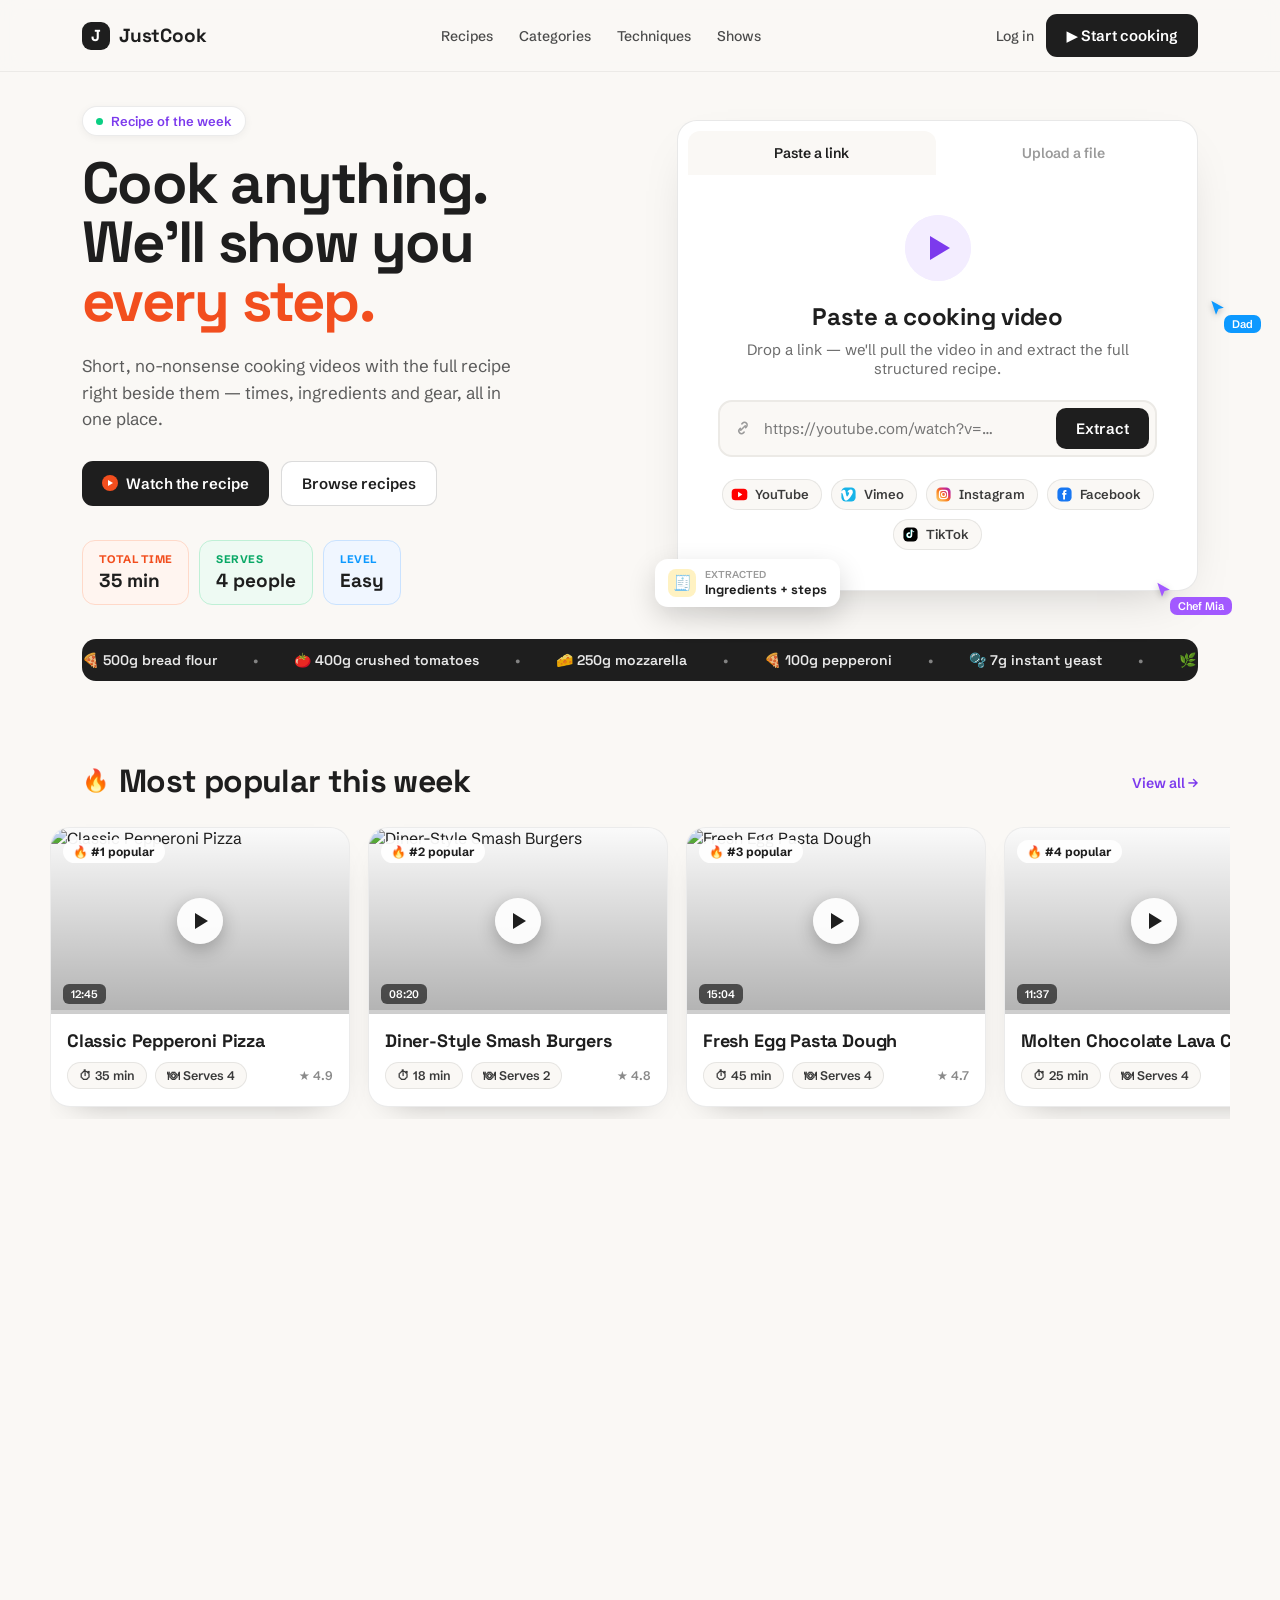
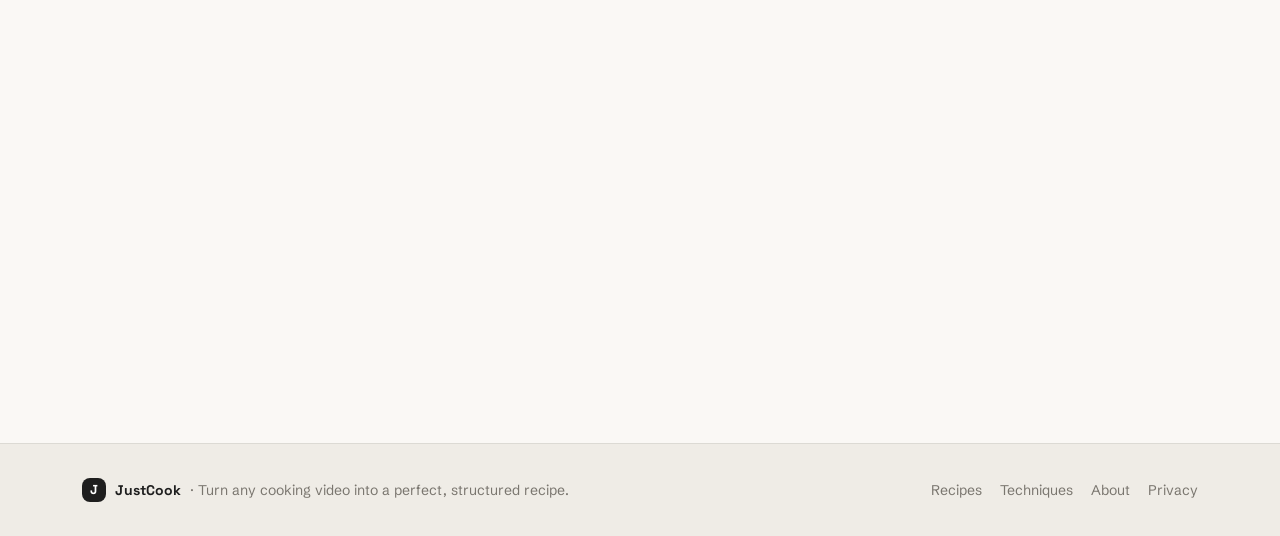
==== web/index.html @ bb66a812 "feat: commit JustCook web UI (adaptive desktop/iOS) + mount SPA at /app - web/ self-contained no-bui" ====
<!DOCTYPE html>
<html lang="en">
<head>
  <meta charset="utf-8">
  <meta name="viewport" content="width=device-width, initial-scale=1, viewport-fit=cover">
  <meta name="theme-color" content="#faf8f5">
  <title>JustCook — Turn any cooking video into a perfect recipe</title>
  <meta name="description" content="JustCook / RecipeReel — paste any cooking video and get one clean, structured recipe: ingredients with quantities, timecoded steps, equipment and cook mode.">
  <link rel="icon" href="data:image/svg+xml,%3Csvg xmlns='http://www.w3.org/2000/svg' viewBox='0 0 32 32'%3E%3Crect width='32' height='32' rx='9' fill='%231e1e1e'/%3E%3Ctext x='16' y='23' font-family='Space Grotesk,Arial,sans-serif' font-size='20' font-weight='700' fill='white' text-anchor='middle'%3EJ%3C/text%3E%3C/svg%3E">
  <link rel="preconnect" href="https://fonts.googleapis.com">
  <link rel="preconnect" href="https://fonts.gstatic.com" crossorigin>
  <link href="https://fonts.googleapis.com/css2?family=Space+Grotesk:wght@400;500;600;700&family=Schibsted+Grotesk:wght@400;500;600;700&display=swap" rel="stylesheet">
  <link rel="stylesheet" href="./assets/app.css">
</head>
<body>
  <div id="app"><!-- rendered by app.js --></div>
  <noscript style="display:block;padding:40px;text-align:center;font-family:system-ui">JustCook needs JavaScript enabled to run.</noscript>
  <script src="./assets/data.js"></script>
  <script src="./assets/app.js"></script>
</body>
</html>
---- web/assets/app.css ----
/* ===================================================================
   JustCook / RecipeReel — front-end styles
   Warm editorial recipe app. Two shells share one design language:
   • .desktop  → web layout (>= 821px)
   • .mobile   → full-bleed iOS-app layout (<= 820px)
   =================================================================== */

:root{
  --bg:#faf8f5;
  --bg-warm:#efece6;
  --bg-warm2:#e9e6e0;
  --dots:#f2f1ee;
  --ink:#1e1e1e;
  --ink-2:#3a3a3a;
  --muted:#5b5b5b;
  --muted-2:#7a766f;
  --faint:#9a968f;
  --line:rgba(0,0,0,.08);
  --card:#fff;

  --orange:#f24e1e;      /* pepperoni / brand accent */
  --amber:#e08422;
  --amber-2:#ff9838;
  --green:#09a866;
  --green-2:#0acf83;
  --blue:#0d99ff;
  --blue-2:#0d78d4;
  --purple:#7c3aed;
  --purple-2:#a259ff;
  --red:#e0341a;

  --r-lg:20px;
  --r-md:16px;
  --r-sm:12px;
  --shadow-card:0 14px 34px -24px rgba(0,0,0,.4);
  --shadow-pop:0 24px 48px -22px rgba(0,0,0,.3);
  --shadow-soft:0 6px 18px -12px rgba(0,0,0,.3);

  --sans:"Schibsted Grotesk",system-ui,-apple-system,sans-serif;
  --head:"Space Grotesk",system-ui,sans-serif;
}

*{box-sizing:border-box}
html,body{margin:0;padding:0}
body{
  background:var(--bg);
  color:var(--ink);
  font-family:var(--sans);
  -webkit-font-smoothing:antialiased;
  text-rendering:optimizeLegibility;
}
img{max-width:100%;display:block}
button{font-family:inherit}
a{color:var(--purple);text-decoration:none}
a:hover{color:#5b21b6}
.jc-h{font-family:var(--head)}
::selection{background:#ffd9c9}

/* thin, warm scrollbars */
::-webkit-scrollbar{height:8px;width:8px}
::-webkit-scrollbar-thumb{background:rgba(0,0,0,.15);border-radius:8px}

/* ---------- keyframes ---------- */
@keyframes riseIn{from{opacity:0;transform:translateY(18px)}to{opacity:1;transform:none}}
@keyframes floaty{0%,100%{transform:translateY(0)}50%{transform:translateY(-11px)}}
@keyframes bob{0%,100%{transform:translateY(0) rotate(-4deg)}50%{transform:translateY(-9px) rotate(4deg)}}
@keyframes pulseRing{0%{transform:scale(.85);opacity:.55}100%{transform:scale(1.9);opacity:0}}
@keyframes drift1{0%,100%{transform:translate(0,0)}50%{transform:translate(26px,-20px)}}
@keyframes drift2{0%,100%{transform:translate(0,0)}50%{transform:translate(-22px,18px)}}
@keyframes marquee{from{transform:translateX(0)}to{transform:translateX(-50%)}}
@keyframes spin{to{transform:rotate(360deg)}}
@keyframes popIn{from{opacity:0;transform:scale(.96)}to{opacity:1;transform:none}}

/* reveal-on-scroll */
[data-reveal]{opacity:0;transform:translateY(26px);transition:opacity .6s ease,transform .6s ease}
[data-reveal].in{opacity:1;transform:none}

@media (prefers-reduced-motion: reduce){
  *{animation:none !important;transition:none !important}
  [data-reveal]{opacity:1;transform:none}
}

/* ===================================================================
   SHARED PRIMITIVES
   =================================================================== */
.btn{display:inline-flex;align-items:center;gap:8px;cursor:pointer;border:0;
  font-size:15px;font-weight:600;padding:12px 20px;border-radius:11px;transition:transform .15s,box-shadow .15s,background .15s}
.btn:active{transform:translateY(1px)}
.btn-dark{background:var(--ink);color:#fff}
.btn-dark:hover{background:#000}
.btn-ghost{background:#fff;color:var(--ink);border:1px solid rgba(0,0,0,.14)}
.btn-ghost:hover{border-color:rgba(0,0,0,.28)}

.pill{display:inline-flex;align-items:center;gap:8px;padding:6px 13px;border-radius:999px;
  background:#fff;border:1px solid var(--line);box-shadow:0 2px 8px rgba(0,0,0,.05);
  font-size:13px;font-weight:600}
.dot{width:7px;height:7px;border-radius:50%;background:var(--green-2)}

.chip{display:inline-flex;align-items:center;gap:6px;font-size:12.5px;font-weight:600;color:var(--ink-2);
  background:var(--bg);border:1px solid var(--line);padding:5px 11px;border-radius:999px;white-space:nowrap}

.badge-easy{color:var(--green);background:#e9f9f1}
.badge-medium{color:var(--amber);background:#fff2e2}
.badge-hard{color:var(--red);background:#ffecea}
.badge{display:inline-flex;align-items:center;font-size:12px;font-weight:700;padding:4px 10px;border-radius:999px}

.play-btn{position:relative;border-radius:50%;background:#fff;display:flex;align-items:center;justify-content:center;
  box-shadow:0 8px 24px rgba(0,0,0,.25)}
.play-tri{width:0;height:0;border-style:solid;border-width:8px 0 8px 14px;border-color:transparent transparent transparent var(--ink);margin-left:3px}
.ring{position:absolute;inset:0;border-radius:50%;background:#fff;animation:pulseRing 2.2s ease-out infinite}

.marquee{background:var(--ink);border-radius:14px;overflow:hidden;padding:12px 0}
.marquee-track{display:flex;gap:36px;width:max-content;animation:marquee 26s linear infinite;
  font-family:var(--head);font-weight:600;font-size:14px;color:#fff;white-space:nowrap}
.marquee-track span{opacity:.9}
.marquee-track .sep{opacity:.45}

/* video poster overlays */
.poster{position:relative;overflow:hidden}
.poster img{width:100%;height:100%;object-fit:cover}
.poster .scrim{position:absolute;inset:0;background:linear-gradient(180deg,rgba(0,0,0,.04),rgba(0,0,0,.3));pointer-events:none}
.poster .dur{position:absolute;top:12px;right:12px;background:rgba(0,0,0,.62);color:#fff;font-size:11px;font-weight:600;padding:4px 9px;border-radius:7px;pointer-events:none}

/* ===================================================================
   DESKTOP SHELL
   =================================================================== */
.desktop{display:block}
.desktop .wrap{max-width:1180px;margin:0 auto;padding:0 clamp(16px,4vw,32px)}

.site-header{position:sticky;top:0;z-index:60;background:rgba(250,248,245,.85);backdrop-filter:blur(10px);border-bottom:1px solid rgba(0,0,0,.06)}
.site-header .bar{max-width:1180px;margin:0 auto;padding:14px clamp(16px,4vw,32px);display:flex;align-items:center;justify-content:space-between;gap:16px}
.brand{display:flex;align-items:center;gap:9px;color:inherit;cursor:pointer}
.brand .mark{width:28px;height:28px;border-radius:9px;background:var(--ink);display:flex;align-items:center;justify-content:center;color:#fff;font:700 16px/1 var(--head)}
.brand .name{font-family:var(--head);font-weight:700;font-size:19px;letter-spacing:-.01em}
.nav{display:flex;align-items:center;gap:26px;font-size:14px;font-weight:500;color:#4a4a4a}
.nav a{color:#4a4a4a;cursor:pointer}
.nav a:hover,.nav a.active{color:var(--ink);font-weight:600}
.header-cta{display:flex;align-items:center;gap:12px}
.header-cta .login{font-size:14px;font-weight:500;color:#4a4a4a;cursor:pointer}

@media(max-width:960px){ .nav{display:none} }

/* ---- HOME hero ---- */
.hero{position:relative;padding:34px 0 8px}
.hero-grid{display:grid;grid-template-columns:1.05fr 1fr;gap:48px;align-items:center}
.hero h1{margin:18px 0 0;font-family:var(--head);font-size:clamp(40px,5.4vw,58px);line-height:1.02;letter-spacing:-.03em;font-weight:700}
.hero h1 .accent{color:var(--orange)}
.hero .lede{margin:22px 0 0;font-size:17px;line-height:1.55;color:var(--muted);max-width:440px}
.hero-actions{display:flex;gap:12px;margin-top:28px;flex-wrap:wrap}
.hero-stats{display:flex;gap:10px;margin-top:34px;flex-wrap:wrap}
.stat-chip{display:flex;flex-direction:column;gap:2px;padding:11px 16px;border-radius:13px}
.stat-chip .k{font-size:11px;font-weight:700;text-transform:uppercase;letter-spacing:.04em}
.stat-chip .v{font-family:var(--head);font-size:19px;font-weight:700;color:var(--ink)}
.sc-orange{background:#fff5f0;border:1px solid #ffd9c9}.sc-orange .k{color:var(--orange)}
.sc-green{background:#eefaf3;border:1px solid #bff0d6}.sc-green .k{color:var(--green)}
.sc-blue{background:#f0f6ff;border:1px solid #c9e2ff}.sc-blue .k{color:var(--blue)}

.hero-video{position:relative;animation:riseIn .7s .24s both}
.hero-video .frame{position:relative;border-radius:var(--r-lg);overflow:hidden;box-shadow:0 30px 60px -20px rgba(124,58,237,.35);aspect-ratio:4/3;cursor:pointer}
.hero-video .frame img{width:100%;height:100%;object-fit:cover}
.hero-video .center-play{position:absolute;top:50%;left:50%;transform:translate(-50%,-50%);width:72px;height:72px}
.hero-video .center-play .play-btn{width:72px;height:72px}
.hero-video .center-play .play-tri{border-width:12px 0 12px 20px;margin-left:5px}
.hero-video .caption{position:absolute;left:16px;bottom:14px;pointer-events:none}
.hero-video .caption .ep{font-size:12px;font-weight:600;color:rgba(255,255,255,.85)}
.hero-video .caption .t{font-family:var(--head);font-size:22px;font-weight:700;color:#fff;letter-spacing:-.01em}
.sticker{position:absolute;background:#fff;border-radius:13px;padding:9px 13px;box-shadow:0 10px 28px rgba(0,0,0,.16);display:flex;align-items:center;gap:9px;animation:bob 4.5s ease-in-out infinite;z-index:3}
.sticker .tile{width:28px;height:28px;border-radius:8px;background:#fff2c2;display:flex;align-items:center;justify-content:center;font-size:15px}
.sticker .k{font-size:10px;color:#9a9a9a;font-weight:600}
.sticker .v{font-family:var(--head);font-size:13px;font-weight:700;color:var(--ink)}
.cursor{position:absolute;z-index:4}
.cursor span{position:absolute;left:16px;top:16px;color:#fff;font-size:11px;font-weight:600;padding:2px 8px;border-radius:7px;white-space:nowrap}

@media(max-width:860px){
  .hero-grid{grid-template-columns:1fr;gap:28px}
  .hero-video{order:-1}
}

/* section heading */
.sec{margin-top:clamp(48px,7vw,72px)}
.sec-head{display:flex;align-items:baseline;justify-content:space-between;gap:16px;flex-wrap:wrap;margin-bottom:22px}
.sec-head h2{margin:0;font-family:var(--head);font-size:clamp(24px,3.4vw,32px);font-weight:700;letter-spacing:-.02em}
.sec-head p{margin:6px 0 0;font-size:15px;color:var(--muted)}
.link-more{font-size:14px;font-weight:600;color:var(--purple);cursor:pointer}

/* recipe card grid */
.grid{display:grid;grid-template-columns:repeat(auto-fill,minmax(266px,1fr));gap:22px}
.recipe-card{background:#fff;border:1px solid var(--line);border-radius:var(--r-lg);overflow:hidden;box-shadow:var(--shadow-card);transition:transform .2s,box-shadow .2s;cursor:pointer}
.recipe-card:hover{transform:translateY(-6px);box-shadow:var(--shadow-pop)}
.recipe-card .thumb{position:relative;aspect-ratio:16/10;overflow:hidden}
.recipe-card .thumb img{width:100%;height:100%;object-fit:cover;transition:transform .5s ease}
.recipe-card .body{padding:15px 16px 17px}
.recipe-card .cuisine{font-size:12px;font-weight:600;color:var(--purple-2);margin-bottom:4px}
.recipe-card h3{margin:0 0 10px;font-family:var(--head);font-size:18px;font-weight:700;letter-spacing:-.01em}
.card-meta{display:flex;align-items:center;gap:8px;flex-wrap:wrap}
.card-meta .rating{font-size:12.5px;font-weight:600;color:#8a8a8a;margin-left:auto}
.thumb .badge-wrap{position:absolute;top:12px;left:12px;pointer-events:none}
.thumb .preview-pill{position:absolute;top:12px;right:12px;display:flex;align-items:center;gap:5px;background:rgba(124,58,237,.94);color:#fff;font-size:11px;font-weight:700;font-family:var(--head);padding:4px 9px;border-radius:999px;opacity:0;transition:opacity .25s;pointer-events:none}
.thumb .center-play{position:absolute;top:50%;left:50%;transform:translate(-50%,-50%);width:46px;height:46px;border-radius:50%;background:rgba(255,255,255,.92);display:flex;align-items:center;justify-content:center;box-shadow:0 6px 18px rgba(0,0,0,.25);pointer-events:none;transition:opacity .25s}
.thumb .center-play .play-tri{border-width:8px 0 8px 13px}
.thumb .progress{position:absolute;left:0;right:0;bottom:0;height:4px;background:rgba(255,255,255,.35);pointer-events:none}
.thumb .progress .bar{height:100%;width:0;background:var(--orange)}
.recipe-card.previewing .thumb img{transform:scale(1.12);transition:transform 4s ease}
.recipe-card.previewing .center-play{opacity:0}
.recipe-card.previewing .preview-pill{opacity:1}
.recipe-card.previewing .progress .bar{width:100%;transition:width 4s linear}

/* horizontal rail */
.rail{display:flex;gap:18px;overflow:auto;margin:0 calc(-1*clamp(16px,4vw,32px));padding:4px clamp(16px,4vw,32px) 12px;scroll-snap-type:x mandatory}
.rail .recipe-card{flex:none;width:300px;scroll-snap-align:start}

/* ---- LIBRARY search ---- */
.search-box{display:flex;gap:10px;max-width:620px;margin:24px 0 0;background:#fff;border:2px solid #eceae6;border-radius:16px;padding:8px 8px 8px 16px;align-items:center;box-shadow:0 8px 26px -18px rgba(0,0,0,.35)}
.search-box input{flex:1;border:0;background:transparent;outline:none;font-size:16px;color:var(--ink);min-width:0;font-family:var(--sans)}
.search-box .clear{border:0;background:#f2f0ec;color:var(--muted-2);width:34px;height:34px;border-radius:10px;cursor:pointer;font-size:16px}
.suggests{display:flex;flex-wrap:wrap;gap:8px;margin-top:12px}
.suggests button{border:0;cursor:pointer;font-size:13px;font-weight:600;color:var(--muted);background:#fff;border:1px solid var(--line);padding:7px 13px;border-radius:999px}
.suggests button:hover{border-color:rgba(0,0,0,.2)}

.filter-tabs{display:flex;gap:4px;background:#efece7;border-radius:14px;padding:4px}
.filter-tabs button{display:inline-flex;align-items:center;gap:7px;border:0;cursor:pointer;font-size:14px;font-weight:600;padding:9px 15px;border-radius:10px;background:transparent;color:#8a8681}
.filter-tabs button.active{background:#fff;color:var(--ink);box-shadow:0 2px 8px rgba(0,0,0,.1)}
.filter-tabs .fdot{width:8px;height:8px;border-radius:50%;display:inline-block}
.filter-tabs .fcount{font-size:12px;font-weight:700;color:#c2beb7}
.filter-tabs button.active .fcount{color:#b0aca5}

.empty{text-align:center;padding:70px 20px;background:#fff;border:1px dashed rgba(0,0,0,.14);border-radius:var(--r-lg)}
.empty h3{margin:14px 0 4px;font-family:var(--head);font-size:22px;font-weight:700}
.empty p{margin:0 0 18px;font-size:15px;color:var(--muted-2)}

/* ===================================================================
   RECIPE DETAIL (desktop)
   =================================================================== */
.detail-hero{text-align:center;max-width:760px;margin:0 auto;padding-top:clamp(28px,5vw,44px);animation:riseIn .6s both}
.detail-hero h1{margin:18px 0 0;font-family:var(--head);font-size:clamp(34px,6vw,58px);line-height:1;letter-spacing:-.03em;font-weight:700}
.detail-hero h1 .accent{color:var(--orange)}
.detail-hero .lede{margin:16px auto 0;font-size:clamp(15px,2vw,17px);line-height:1.55;color:var(--muted);max-width:560px}

.video-zone{position:relative;margin:clamp(24px,4vw,34px) auto 0;max-width:900px;width:100%;animation:riseIn .7s .1s both}
.video-frame{position:relative;border-radius:var(--r-lg);overflow:hidden;box-shadow:0 30px 60px -22px rgba(0,0,0,.3);background:#000;aspect-ratio:16/9}
.video-frame iframe{width:100%;height:100%;border:0;display:block}
.video-frame .change{position:absolute;top:14px;right:14px;background:rgba(0,0,0,.7);color:#fff;border:0;font:600 13px var(--sans);padding:8px 14px;border-radius:9px;cursor:pointer;display:flex;align-items:center;gap:7px}
.video-frame .change .dot{width:6px;height:6px}

.loader-card{border-radius:var(--r-lg);background:#fff;border:1px solid rgba(0,0,0,.09);box-shadow:0 20px 50px -26px rgba(0,0,0,.25);overflow:hidden}
.loader-tabs{display:flex;gap:4px;padding:10px 10px 0}
.loader-tabs button{flex:1;text-align:center;border:0;cursor:pointer;font-size:14px;font-weight:600;padding:13px 10px;border-radius:12px 12px 0 0;background:transparent;color:#9a9a9a}
.loader-tabs button.active{background:var(--bg);color:var(--ink)}
.loader-body{padding:clamp(24px,4vw,40px) clamp(18px,4vw,40px) 40px;text-align:center}
.loader-body .icon{position:relative;width:66px;height:66px;margin:0 auto 20px}
.loader-body .icon .disc{position:absolute;inset:0;border-radius:50%;background:#f3edff;display:flex;align-items:center;justify-content:center}
.loader-body .icon .disc .play-tri{border-width:12px 0 12px 20px;border-color:transparent transparent transparent var(--purple);margin-left:5px}
.loader-body .icon .ring{background:#f3edff;animation:pulseRing 2.4s ease-out infinite}
.loader-body h3{margin:0;font-family:var(--head);font-size:clamp(20px,3vw,24px);font-weight:700;letter-spacing:-.01em}
.loader-body p{margin:8px auto 22px;font-size:15px;color:#6b6b6b;max-width:440px}
.url-input{display:flex;gap:10px;max-width:560px;margin:0 auto;background:var(--bg);border:2px solid #eceae6;border-radius:14px;padding:6px 6px 6px 14px;align-items:center}
.url-input input{flex:1;border:0;background:transparent;outline:none;font-size:15px;color:var(--ink);min-width:0;font-family:var(--sans)}
.url-input button{flex:none;background:var(--ink);color:#fff;border:0;font:600 15px var(--sans);padding:11px 20px;border-radius:10px;cursor:pointer}
.url-err{margin:14px auto 0;max-width:560px;font-size:14px;color:var(--red);background:#fff2f0;border:1px solid #ffd4cc;border-radius:10px;padding:10px 14px}
.platform-row{display:flex;flex-wrap:wrap;gap:9px;justify-content:center;margin-top:22px}
.platform-chip{display:inline-flex;align-items:center;gap:7px;font-size:13px;font-weight:600;color:var(--ink-2);background:var(--bg);border:1px solid var(--line);padding:6px 12px 6px 8px;border-radius:999px}

/* progress (live extraction) */
.extract{padding:34px clamp(18px,4vw,40px) 40px;text-align:center}
.extract .prog{max-width:520px;margin:18px auto 0}
.extract .track{height:10px;border-radius:999px;background:#efece7;overflow:hidden}
.extract .track .fill{height:100%;width:0;background:linear-gradient(90deg,var(--orange),var(--purple-2));border-radius:999px;transition:width .5s ease}
.extract .stage{margin-top:12px;font-size:14px;font-weight:600;color:var(--muted)}
.extract .spinner{width:46px;height:46px;border-radius:50%;border:4px solid #eee;border-top-color:var(--purple);animation:spin .9s linear infinite;margin:0 auto 6px}

/* floating decor on video zone */
.decor-ready{position:absolute;top:-18px;left:-28px;background:var(--green-2);color:#fff;border-radius:14px;padding:9px 13px;box-shadow:0 10px 24px rgba(10,207,131,.35);animation:bob 5s ease-in-out infinite;pointer-events:none;text-align:left;z-index:5}
.decor-ready .k{font-size:10px;font-weight:600;opacity:.85}
.decor-ready .v{font-family:var(--head);font-size:17px;font-weight:700}

.detail-bar{margin:26px auto 0;max-width:900px;display:grid;grid-template-columns:repeat(auto-fit,minmax(128px,1fr));gap:12px;animation:riseIn .6s .18s both}
.stat{border-radius:var(--r-md);padding:16px}
.stat .k{font-size:11px;font-weight:700;letter-spacing:.05em;margin-bottom:5px}
.stat .v{font-family:var(--head);font-size:26px;font-weight:700;line-height:1}
.stat .u{font-size:14px;font-weight:600;margin-left:3px}
.stat.prep{background:#fff5f0;border:1px solid #ffd9c9}.stat.prep .k{color:var(--orange)}.stat.prep .u{color:#9a7a6a}
.stat.cook{background:#fff6ec;border:1px solid #ffe1bf}.stat.cook .k{color:var(--amber)}.stat.cook .u{color:#a08a6a}
.stat.total{background:#eefaf3;border:1px solid #bff0d6}.stat.total .k{color:var(--green)}.stat.total .u{color:#6a9a80}
.stat.serves{background:#f0f6ff;border:1px solid #c9e2ff}.stat.serves .k{color:var(--blue-2)}.stat.serves .u{color:#6a86a8}
.stat.level{background:#f6f0ff;border:1px solid #ddc9ff}.stat.level .k{color:var(--purple)}

.cook-layout{display:flex;flex-wrap:wrap;gap:clamp(24px,4vw,40px);margin-top:clamp(40px,6vw,56px);align-items:flex-start}
.ingredients{flex:1 1 320px;background:#fff;border:1px solid var(--line);border-radius:var(--r-lg);padding:26px;box-shadow:0 16px 40px -24px rgba(0,0,0,.2)}
@media(min-width:840px){ .ingredients{position:sticky;top:88px} }
.ing-head{display:flex;align-items:baseline;justify-content:space-between;gap:10px;margin-bottom:6px;flex-wrap:wrap}
.ing-head h2{margin:0;font-family:var(--head);font-size:28px;font-weight:700;letter-spacing:-.02em}
.ing-count{font-size:13px;font-weight:600;color:var(--purple);background:#f3edff;padding:4px 10px;border-radius:999px}
.ing-sub{margin:0 0 16px;font-size:13px;color:#9a9a9a}
.ing-group{margin-bottom:16px}
.ing-group .g-title{display:flex;align-items:center;gap:8px;margin-bottom:4px}
.ing-group .g-title .sq{width:9px;height:9px;border-radius:3px}
.ing-group .g-title .lbl{font-family:var(--head);font-size:13px;font-weight:700;text-transform:uppercase;letter-spacing:.06em}
.ing-row{display:flex;align-items:center;gap:12px;padding:8px;border-radius:12px;cursor:pointer;transition:background .12s}
.ing-row:hover{background:#faf8f5}
.ing-row .tile{flex:none;width:38px;height:38px;border-radius:11px;display:flex;align-items:center;justify-content:center;font-size:19px;transition:filter .15s}
.ing-row .txt{flex:1;min-width:0}
.ing-row .amt{font-family:var(--head);font-weight:700;font-size:15.5px;color:var(--ink)}
.ing-row .nm{font-size:15px;color:var(--muted)}
.ing-row .box{flex:none;width:23px;height:23px;border-radius:7px;border:2px solid rgba(0,0,0,.18);background:#fff;display:flex;align-items:center;justify-content:center;color:#fff;font-size:13px;font-weight:700;transition:all .15s}
.ing-row.done .tile{filter:grayscale(1) opacity(.5)}
.ing-row.done .amt,.ing-row.done .nm{color:#bcbcbc;text-decoration:line-through}

.method{flex:2 1 440px;min-width:0}
.method-head{display:flex;align-items:baseline;justify-content:space-between;gap:10px;margin-bottom:6px;flex-wrap:wrap}
.method-head h2{margin:0;font-family:var(--head);font-size:28px;font-weight:700;letter-spacing:-.02em}
.method-count{font-size:13px;font-weight:600;color:var(--green-2);background:#eefaf3;padding:4px 10px;border-radius:999px}
.method-sub{margin:0 0 18px;font-size:13px;color:#9a9a9a}
.steps{display:flex;flex-direction:column;gap:14px}
.step{display:flex;gap:14px;align-items:stretch;padding:16px;border-radius:var(--r-md);cursor:pointer;background:#fff;border:1px solid var(--line);box-shadow:0 10px 30px -22px rgba(0,0,0,.3);transition:border-color .15s,opacity .15s}
.step .photo{flex:none;width:120px;border-radius:12px;overflow:hidden;background:#f2f0ec}
.step .photo img{width:100%;height:100%;object-fit:cover}
.step .sbody{flex:1;min-width:0}
.step .srow{display:flex;align-items:center;gap:9px;flex-wrap:wrap}
.step .num{flex:none;width:30px;height:30px;border-radius:10px;color:#fff;display:flex;align-items:center;justify-content:center;font-family:var(--head);font-weight:700;font-size:15px}
.step h3{margin:0;font-family:var(--head);font-size:18px;font-weight:700;letter-spacing:-.01em}
.step .tc{display:inline-flex;align-items:center;gap:4px;border:0;cursor:pointer;font-family:var(--head);font-size:12px;font-weight:700;padding:3px 9px;border-radius:999px;color:var(--purple);background:#f3edff}
.step .tc.live{color:#fff;background:var(--purple)}
.step .dur{font-size:12px;font-weight:600;color:#8a8a8a;background:var(--bg);border:1px solid rgba(0,0,0,.07);padding:3px 9px;border-radius:999px}
.step .desc{margin:6px 0 0;font-size:14.5px;line-height:1.55;color:var(--muted)}
.step.done{opacity:.72;border-color:rgba(9,168,102,.35)}
.step.done .num{background:var(--green)!important}
.step.done h3{text-decoration:line-through;color:#8a8a8a}
.step.done .desc{color:#a8a8a8}
@media(max-width:640px){ .step{flex-direction:column} .step .photo{width:100%;height:180px} }

.equipment{margin-top:34px;background:var(--ink);border-radius:var(--r-lg);padding:26px 28px}
.equipment .eh{display:flex;align-items:center;gap:9px;margin-bottom:16px}
.equipment h2{margin:0;font-family:var(--head);font-size:22px;font-weight:700;color:#fff;letter-spacing:-.01em}
.equipment .tags{display:flex;flex-wrap:wrap;gap:10px}
.equipment .tags span{font-size:14px;font-weight:600;color:#fff;background:rgba(255,255,255,.1);border:1px solid rgba(255,255,255,.14);padding:9px 15px;border-radius:11px}

/* features + provenance */
.features{margin-top:clamp(56px,8vw,80px);border-radius:28px;padding:clamp(32px,5vw,56px) clamp(20px,4vw,44px);
  background-color:var(--dots);background-image:radial-gradient(rgba(0,0,0,.07) 1.1px,transparent 1.1px);background-size:20px 20px}
.features .intro{text-align:center;max-width:640px;margin:0 auto 40px}
.features .intro .kicker{display:inline-flex;align-items:center;gap:8px;padding:6px 13px;border-radius:999px;background:#fff;border:1px solid var(--line);font-size:12px;font-weight:700;letter-spacing:.05em;color:var(--blue)}
.features .intro h2{margin:16px 0 0;font-family:var(--head);font-size:clamp(28px,5vw,40px);line-height:1.05;letter-spacing:-.02em;font-weight:700}
.features .intro p{margin:14px auto 0;font-size:16px;line-height:1.55;color:var(--muted);max-width:500px}
.feature-grid{display:grid;grid-template-columns:repeat(3,1fr);gap:20px}
@media(max-width:900px){ .feature-grid{grid-template-columns:repeat(2,1fr)} }
@media(max-width:560px){ .feature-grid{grid-template-columns:1fr} }
.feature{background:#fff;border:1px solid var(--line);border-radius:18px;padding:24px;box-shadow:0 12px 32px -26px rgba(0,0,0,.4);transition:transform .2s,box-shadow .2s}
.feature:hover{transform:translateY(-6px);box-shadow:0 22px 46px -22px rgba(0,0,0,.28)}
.feature .fi{width:46px;height:46px;border-radius:13px;display:flex;align-items:center;justify-content:center;margin-bottom:14px}
.feature .fi svg{width:24px;height:24px;display:block}
.feature h3{margin:0 0 6px;font-family:var(--head);font-size:18px;font-weight:700;letter-spacing:-.01em}
.feature p{margin:0;font-size:14.5px;line-height:1.55;color:var(--muted)}
.feature .logos{display:flex;gap:7px;margin-top:14px}

/* AMD / provenance strip */
.amd-strip{margin-top:22px;display:flex;flex-wrap:wrap;gap:10px;align-items:center;justify-content:center;
  background:#fff;border:1px solid var(--line);border-radius:16px;padding:14px 18px;font-size:13px;color:var(--muted-2)}
.amd-strip b{color:var(--ink)}
.amd-strip .tag{font-size:12px;font-weight:700;background:#111;color:#fff;padding:4px 9px;border-radius:7px}
.amd-strip .tag.red{background:#ED1C24}

.footer-cta{margin-top:clamp(48px,7vw,64px);text-align:center;background:linear-gradient(120% 100% at 50% 0%,#f3edff,#faf8f5 70%);border:1px solid rgba(0,0,0,.06);border-radius:24px;padding:clamp(36px,5vw,48px) 32px}
.footer-cta h2{margin:0;font-family:var(--head);font-size:clamp(26px,4vw,34px);font-weight:700;letter-spacing:-.02em}
.footer-cta p{margin:12px auto 24px;font-size:16px;color:var(--muted);max-width:440px}

.site-footer{margin-top:64px;border-top:1px solid var(--line);background:var(--bg-warm)}
.site-footer .inner{max-width:1180px;margin:0 auto;padding:34px clamp(16px,4vw,32px);display:flex;flex-wrap:wrap;gap:20px;align-items:center;justify-content:space-between;color:var(--muted-2);font-size:14px}

/* ===================================================================
   MOBILE SHELL (iOS-app feel, full-bleed)
   =================================================================== */
.mobile{display:none}
body.is-mobile{background:#e6e2db}
body.is-mobile .mobile{display:block}
body.is-mobile .desktop{display:none}

/* full-bleed on real phones; a centered phone-width column on wider "mobile web" */
.mobile{position:relative;min-height:100vh;background:var(--bg);max-width:480px;margin:0 auto;
  box-shadow:0 0 0 1px rgba(0,0,0,.05),0 30px 90px -30px rgba(0,0,0,.28)}
.m-app{min-height:100vh;display:flex;flex-direction:column;padding-bottom:calc(78px + env(safe-area-inset-bottom,0px))}
.m-status{height:env(safe-area-inset-top,0px)}
.m-screen{flex:1;animation:popIn .28s ease both}
.m-pad{padding:16px 18px 8px}
.m-safetop{padding-top:calc(18px + env(safe-area-inset-top,0px))}

.m-greeting{font-size:14px;color:var(--faint);font-weight:500}
.m-h1{margin:2px 0 16px;font-family:var(--head);font-size:28px;font-weight:700;letter-spacing:-.02em}
.m-search{display:flex;align-items:center;gap:10px;background:#fff;border:1px solid var(--line);border-radius:14px;padding:12px 14px;box-shadow:var(--shadow-soft)}
.m-search input{flex:1;border:0;background:transparent;outline:none;font-size:15px;color:var(--ink);font-family:var(--sans);min-width:0}
.m-search .ph{font-size:15px;color:#a8a49d}
.m-chips{display:flex;gap:8px;overflow:auto;margin:16px -18px 0;padding:0 18px 2px}
.m-chip{flex:none;font-size:13px;font-weight:600;color:var(--ink-2);background:#fff;border:1px solid var(--line);padding:8px 14px;border-radius:999px;white-space:nowrap;cursor:pointer}
.m-chip.active{color:#fff;background:var(--ink);border-color:var(--ink)}
.m-kicker{margin:22px 0 10px;font-family:var(--head);font-size:13px;font-weight:700;text-transform:uppercase;letter-spacing:.06em;color:var(--faint)}
.m-kicker.hot{color:var(--orange)}

.m-feature{position:relative;border-radius:var(--r-lg);overflow:hidden;box-shadow:0 18px 40px -20px rgba(0,0,0,.4);aspect-ratio:5/4;cursor:pointer}
.m-feature img{width:100%;height:100%;object-fit:cover}
.m-feature .scrim{position:absolute;inset:0;background:linear-gradient(180deg,rgba(0,0,0,.05),rgba(0,0,0,.55));pointer-events:none}
.m-feature .center-play{position:absolute;top:50%;left:50%;transform:translate(-50%,-50%);width:54px;height:54px;border-radius:50%;background:rgba(255,255,255,.92);display:flex;align-items:center;justify-content:center;box-shadow:0 6px 18px rgba(0,0,0,.3)}
.m-feature .center-play .play-tri{border-width:10px 0 10px 16px}
.m-feature .cap{position:absolute;left:16px;right:16px;bottom:14px;pointer-events:none}
.m-feature .cap .t{font-family:var(--head);font-size:22px;font-weight:700;color:#fff;letter-spacing:-.01em;line-height:1.1}
.m-feature .cap .tags{display:flex;gap:7px;margin-top:8px}
.m-feature .cap .tags span{font-size:11px;font-weight:600;color:#fff;background:rgba(255,255,255,.2);backdrop-filter:blur(6px);padding:4px 9px;border-radius:999px}

.m-list{display:flex;flex-direction:column;gap:12px}
.m-item{display:flex;align-items:center;gap:12px;background:#fff;border:1px solid rgba(0,0,0,.07);border-radius:var(--r-md);padding:10px;cursor:pointer}
.m-item .thumb{flex:none;width:62px;height:62px;border-radius:12px;overflow:hidden}
.m-item .thumb img{width:100%;height:100%;object-fit:cover}
.m-item .emoji-thumb{flex:none;width:62px;height:62px;border-radius:12px;background:#f4edff;display:flex;align-items:center;justify-content:center;font-size:28px}
.m-item .info{flex:1;min-width:0}
.m-item .info .t{font-family:var(--head);font-size:16px;font-weight:700;letter-spacing:-.01em}
.m-item .info .s{font-size:13px;color:var(--faint);margin-top:3px}

/* mobile recipe detail */
.m-rhero{position:relative;aspect-ratio:1/1}
.m-rhero img{width:100%;height:100%;object-fit:cover}
.m-rhero .scrim{position:absolute;inset:0;background:linear-gradient(180deg,rgba(0,0,0,.28),rgba(0,0,0,0) 34%,rgba(0,0,0,.15));pointer-events:none}
.m-round{position:absolute;width:38px;height:38px;border-radius:50%;background:rgba(255,255,255,.9);backdrop-filter:blur(6px);display:flex;align-items:center;justify-content:center;cursor:pointer}
.m-rhero .center-play{position:absolute;top:50%;left:50%;transform:translate(-50%,-50%);width:60px;height:60px}
.m-rhero .center-play .play-btn{width:60px;height:60px}
.m-rhero .center-play .play-tri{border-width:11px 0 11px 18px;margin-left:5px}
.m-eyebrow{display:inline-flex;align-items:center;gap:6px;font-size:12px;font-weight:600;color:var(--orange);background:#fff1ec;padding:4px 10px;border-radius:999px}
.m-rtitle{margin:12px 0 6px;font-family:var(--head);font-size:26px;font-weight:700;letter-spacing:-.02em;line-height:1.05}
.m-rmeta{font-size:14px;color:var(--faint)}
.m-statgrid{display:grid;grid-template-columns:repeat(4,1fr);gap:8px;margin-top:16px}
.m-stat{border-radius:13px;padding:10px 8px;text-align:center}
.m-stat .k{font-size:10px;font-weight:700}
.m-stat .v{font-family:var(--head);font-size:16px;font-weight:700}
.m-stat.prep{background:#fff5f0;border:1px solid #ffd9c9}.m-stat.prep .k{color:var(--orange)}
.m-stat.cook{background:#fff6ec;border:1px solid #ffe1bf}.m-stat.cook .k{color:var(--amber)}
.m-stat.serves{background:#f0f6ff;border:1px solid #c9e2ff}.m-stat.serves .k{color:var(--blue-2)}
.m-stat.level{background:#f6f0ff;border:1px solid #ddc9ff}.m-stat.level .k{color:var(--purple)}
.m-seg{display:flex;gap:6px;background:#efece7;border-radius:12px;padding:4px;margin-top:18px}
.m-seg button{flex:1;text-align:center;font-size:14px;font-weight:600;color:var(--faint);padding:9px;border:0;background:transparent;border-radius:9px;cursor:pointer}
.m-seg button.active{color:var(--ink);background:#fff;box-shadow:0 2px 6px rgba(0,0,0,.06)}
.m-ing{margin-top:14px;display:flex;flex-direction:column;gap:2px}
.m-ing-row{display:flex;align-items:center;gap:12px;padding:8px 4px;cursor:pointer}
.m-ing-row .tile{flex:none;width:38px;height:38px;border-radius:11px;display:flex;align-items:center;justify-content:center;font-size:19px}
.m-ing-row .txt{flex:1}
.m-ing-row .amt{font-family:var(--head);font-weight:700}
.m-ing-row .box{flex:none;width:22px;height:22px;border-radius:6px;border:2px solid rgba(0,0,0,.18);display:flex;align-items:center;justify-content:center;color:#fff;font-size:12px}
.m-ing-row.done .box{border-color:var(--orange);background:var(--orange)}
.m-ing-row.done .amt,.m-ing-row.done .txt{color:#bcbcbc;text-decoration:line-through}
.m-ing-row.done .tile{filter:grayscale(1) opacity(.5)}

/* mobile cook mode */
.m-cook-video{background:var(--ink);padding-top:calc(env(safe-area-inset-top,0px))}
.m-cook-video .frame{position:relative;aspect-ratio:16/9;overflow:hidden}
.m-cook-video .frame img{width:100%;height:100%;object-fit:cover}
.m-cook-video .frame iframe{width:100%;height:100%;border:0;display:block}
.m-cook-video .scrim{position:absolute;inset:0;background:linear-gradient(180deg,rgba(0,0,0,.15),rgba(0,0,0,0) 40%,rgba(0,0,0,.55));pointer-events:none}
.m-cook-video .chap{position:absolute;top:12px;left:14px;font-size:11px;font-weight:600;color:#fff;background:rgba(0,0,0,.45);padding:4px 9px;border-radius:7px;pointer-events:none}
.m-cook-video .center-play{position:absolute;top:50%;left:50%;transform:translate(-50%,-50%);width:60px;height:60px;border-radius:50%;background:rgba(255,255,255,.92);display:flex;align-items:center;justify-content:center;box-shadow:0 8px 22px rgba(0,0,0,.35);cursor:pointer}
.m-cook-video .center-play .play-tri{border-width:11px 0 11px 18px;margin-left:5px}
.m-cook-video .barwrap{position:absolute;left:14px;right:14px;bottom:12px;pointer-events:none}
.m-cook-video .barwrap .bg{height:5px;background:rgba(255,255,255,.28);border-radius:3px;overflow:hidden}
.m-cook-video .barwrap .bg .fill{height:100%;background:var(--orange)}
.m-cook-video .barwrap .times{display:flex;justify-content:space-between;font-size:11px;font-weight:600;color:rgba(255,255,255,.85);margin-top:6px}
.m-cook-back{position:absolute;top:calc(12px + env(safe-area-inset-top,0px));right:14px;z-index:5}

.m-step{display:flex;gap:12px;background:#fff;border:1px solid var(--line);border-radius:var(--r-md);padding:12px;cursor:pointer}
.m-step .num{flex:none;width:44px;height:44px;border-radius:12px;color:#fff;display:flex;align-items:center;justify-content:center;font:700 18px var(--head)}
.m-step .photo{flex:none;width:70px;height:70px;border-radius:10px;overflow:hidden}
.m-step .photo img{width:100%;height:100%;object-fit:cover}
.m-step .b{flex:1;min-width:0}
.m-step .b .top{display:flex;gap:6px;align-items:center;margin-bottom:3px;flex-wrap:wrap}
.m-step .b .top b{font-family:var(--head);font-size:16px}
.m-step .b .top .tc{font-size:11px;font-weight:700;color:#fff;background:var(--purple);padding:2px 8px;border-radius:999px}
.m-step .b .d{font-size:13.5px;line-height:1.45;color:var(--muted)}
.m-step.done{opacity:.72}
.m-step.done .num{background:var(--green)!important}
.m-step.done .b .top b{text-decoration:line-through;color:#8a8a8a}
.m-step.done .b .top .tc{color:var(--purple);background:#f3edff}
.m-step.done .b .d{color:#a8a8a8}

/* mobile category tiles */
.m-cat-grid{display:grid;grid-template-columns:1fr 1fr;gap:12px}
.m-cat{position:relative;height:96px;border-radius:var(--r-md);padding:14px;color:#fff;overflow:hidden;cursor:pointer}
.m-cat .t{font-family:var(--head);font-size:17px;font-weight:700}
.m-cat .s{font-size:12px;opacity:.85}
.m-cat .big{position:absolute;right:6px;bottom:-6px;font-size:52px}
.m-cuisines{display:flex;flex-wrap:wrap;gap:8px}
.m-cuisines span{font-size:13px;font-weight:600;background:#fff;border:1px solid var(--line);padding:8px 14px;border-radius:999px}

/* mobile saved collections */
.m-collections{display:flex;gap:12px;overflow:auto;margin:0 -18px;padding:0 18px 4px}
.m-collection{flex:none;width:150px;height:110px;border-radius:18px;overflow:hidden;position:relative;cursor:pointer}
.m-collection img{width:100%;height:100%;object-fit:cover}
.m-collection .scrim{position:absolute;inset:0;background:linear-gradient(180deg,transparent,rgba(0,0,0,.6));pointer-events:none}
.m-collection .cap{position:absolute;left:12px;bottom:10px;pointer-events:none}
.m-collection .cap .t{font-family:var(--head);color:#fff;font-size:15px;font-weight:700}
.m-collection .cap .s{color:rgba(255,255,255,.8);font-size:11px}

/* mobile add-via-link */
.m-topbar{display:flex;align-items:center;justify-content:space-between}
.m-topbar .cancel{font-size:15px;font-weight:600;color:var(--faint);cursor:pointer}
.m-topbar .title{font-family:var(--head);font-size:16px;font-weight:700}
.m-topbar .save{font-size:15px;font-weight:600;color:#c9c5be}
.m-url{display:flex;align-items:center;gap:10px;background:#fff;border:2px solid var(--purple);border-radius:14px;padding:13px 14px;box-shadow:0 0 0 4px rgba(124,58,237,.12)}
.m-url input{flex:1;border:0;outline:none;background:transparent;font-size:15px;font-family:var(--sans);min-width:0}
.m-platform-grid{display:grid;grid-template-columns:repeat(5,1fr);gap:10px}
.m-platform{background:#fff;border:1px solid var(--line);border-radius:14px;padding:12px 0;display:flex;flex-direction:column;align-items:center;gap:6px}
.m-platform span{font-size:10px;font-weight:600;color:var(--muted-2)}
.m-upload{margin-top:16px;display:flex;align-items:center;gap:10px;border:1.5px dashed rgba(0,0,0,.2);border-radius:14px;padding:14px;justify-content:center;color:var(--muted-2);font-size:14px;font-weight:600;cursor:pointer}

/* mobile bottom tab bar */
.tabbar{position:fixed;left:50%;transform:translateX(-50%);width:100%;max-width:480px;bottom:0;z-index:80;display:flex;justify-content:space-around;align-items:center;
  padding:10px 14px calc(10px + env(safe-area-inset-bottom,0px));background:rgba(250,248,245,.92);backdrop-filter:blur(12px);border-top:1px solid rgba(0,0,0,.06)}
.tabbar button{background:none;border:0;cursor:pointer;padding:6px;display:flex;align-items:center;justify-content:center;color:#b8b4ad}
.tabbar button.active{color:var(--ink)}
.tabbar .add{width:46px;height:46px;border-radius:15px;background:var(--orange);display:flex;align-items:center;justify-content:center;box-shadow:0 8px 18px -6px rgba(242,78,30,.6);margin-top:-6px;color:#fff}
.m-cta{position:fixed;left:50%;transform:translateX(-50%);width:100%;max-width:480px;bottom:calc(60px + env(safe-area-inset-bottom,0px));z-index:79;padding:12px 18px;
  background:linear-gradient(180deg,rgba(250,248,245,0),rgba(250,248,245,.95) 40%)}
.m-cta .btn{width:100%;justify-content:center;padding:15px;font-size:16px}
.m-cta.with-audio{display:flex;gap:10px}
.m-cta.with-audio .audio{flex:none;width:52px;background:#fff;border:1px solid rgba(0,0,0,.1);border-radius:13px;display:flex;align-items:center;justify-content:center;font-size:20px;cursor:pointer}

/* toast */
.toast{position:fixed;left:50%;bottom:24px;transform:translateX(-50%);z-index:200;background:var(--ink);color:#fff;
  font-size:14px;font-weight:600;padding:12px 18px;border-radius:12px;box-shadow:0 12px 30px rgba(0,0,0,.3);opacity:0;pointer-events:none;transition:opacity .25s,transform .25s}
.toast.show{opacity:1;transform:translateX(-50%) translateY(-4px)}
body.is-mobile .toast{bottom:calc(84px + env(safe-area-inset-bottom,0px))}
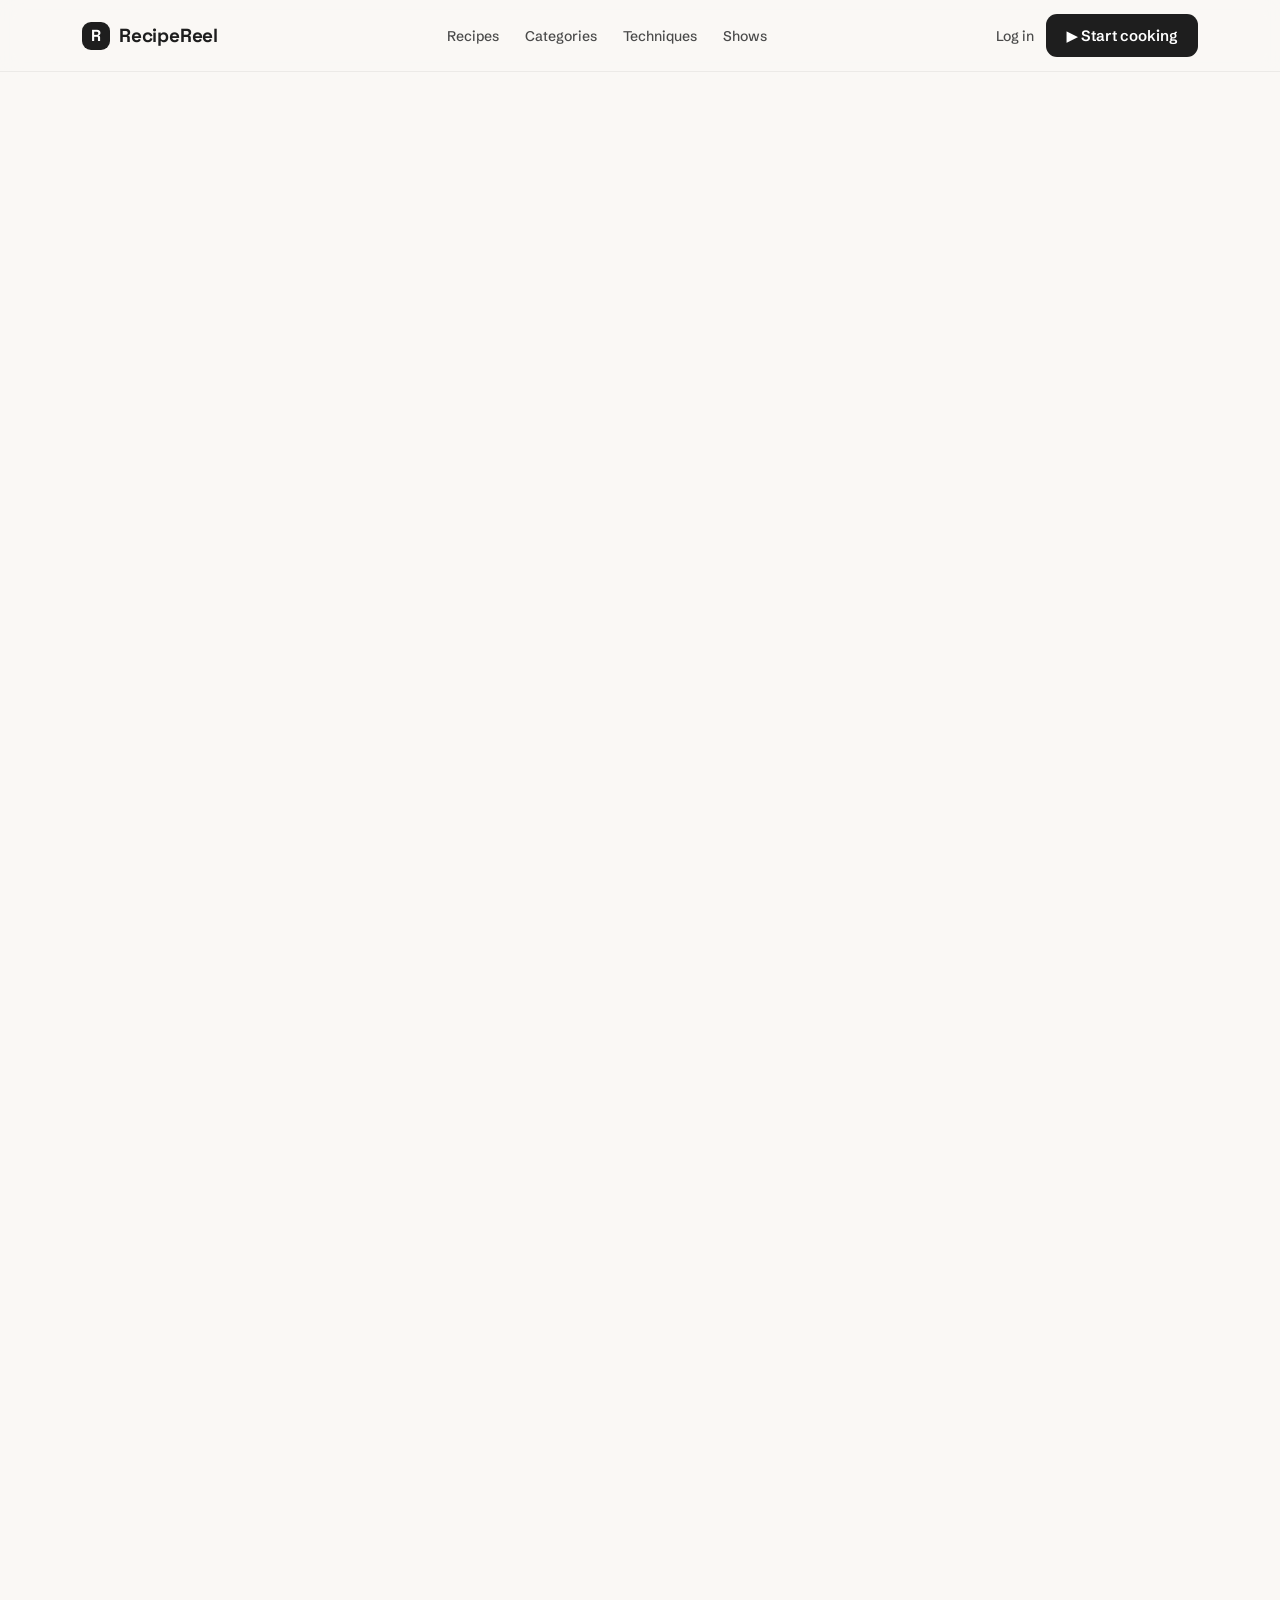
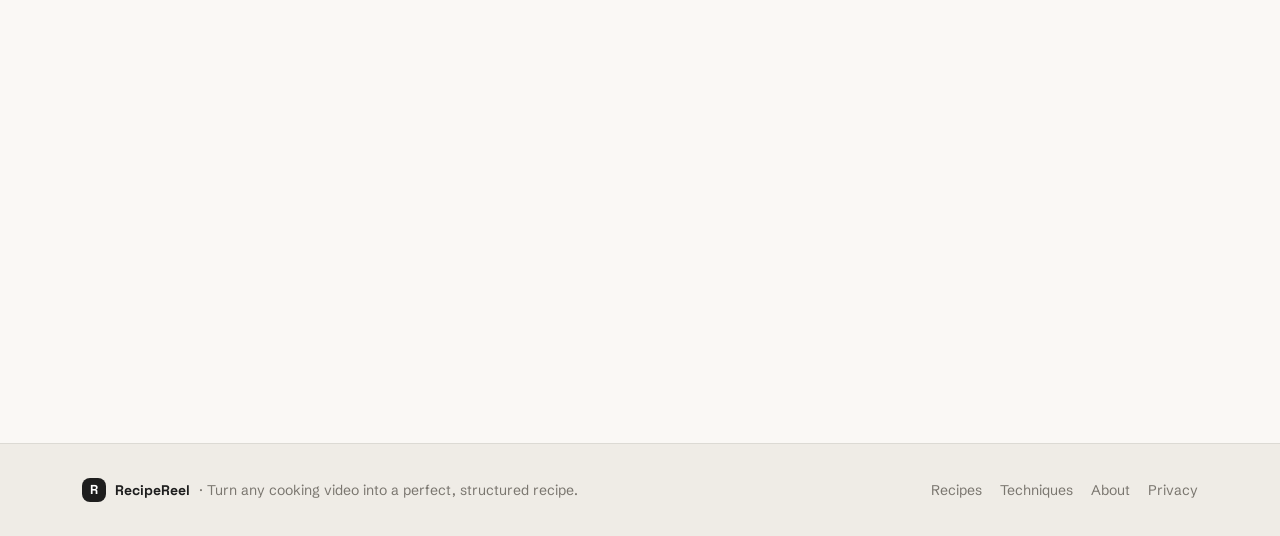
==== commit 2591d157: "rebrand: JustCook → RecipeReel everywhere + SEO/OG meta tags & cover image - Rename shipped web UI +" ====
--- a/web/index.html
+++ b/web/index.html
@@ -4,9 +4,38 @@
   <meta charset="utf-8">
   <meta name="viewport" content="width=device-width, initial-scale=1, viewport-fit=cover">
   <meta name="theme-color" content="#faf8f5">
-  <title>JustCook — Turn any cooking video into a perfect recipe</title>
-  <meta name="description" content="JustCook / RecipeReel — paste any cooking video and get one clean, structured recipe: ingredients with quantities, timecoded steps, equipment and cook mode.">
-  <link rel="icon" href="data:image/svg+xml,%3Csvg xmlns='http://www.w3.org/2000/svg' viewBox='0 0 32 32'%3E%3Crect width='32' height='32' rx='9' fill='%231e1e1e'/%3E%3Ctext x='16' y='23' font-family='Space Grotesk,Arial,sans-serif' font-size='20' font-weight='700' fill='white' text-anchor='middle'%3EJ%3C/text%3E%3C/svg%3E">
+
+  <!-- Primary meta -->
+  <title>RecipeReel — Turn any cooking video into a perfect recipe</title>
+  <meta name="description" content="RecipeReel turns any cooking video into one clean, structured recipe — ingredients with real quantities, timecoded steps you can jump to, equipment and cook mode. Paste a YouTube, TikTok, Reels or Vimeo link.">
+  <meta name="keywords" content="RecipeReel, recipe extractor, cooking video to recipe, video recipe, structured recipe, AI recipe, YouTube recipe, TikTok recipe">
+  <meta name="author" content="RecipeReel">
+  <meta name="robots" content="index, follow">
+  <link rel="canonical" href="https://infra.tailc95f92.ts.net/app/">
+
+  <!-- Open Graph (Facebook, LinkedIn, Slack, Discord, iMessage…) -->
+  <meta property="og:type" content="website">
+  <meta property="og:site_name" content="RecipeReel">
+  <meta property="og:title" content="RecipeReel — Turn any cooking video into a perfect recipe">
+  <meta property="og:description" content="Paste any cooking video and get one clean, structured recipe: real ingredient quantities, timecoded steps you can jump to, equipment and cook mode.">
+  <meta property="og:url" content="https://infra.tailc95f92.ts.net/app/">
+  <meta property="og:image" content="https://infra.tailc95f92.ts.net/app/assets/og-cover.png">
+  <meta property="og:image:secure_url" content="https://infra.tailc95f92.ts.net/app/assets/og-cover.png">
+  <meta property="og:image:type" content="image/png">
+  <meta property="og:image:width" content="1200">
+  <meta property="og:image:height" content="630">
+  <meta property="og:image:alt" content="RecipeReel — turn any cooking video into a perfect, structured recipe with real quantities and timestamped steps.">
+  <meta property="og:locale" content="en_US">
+
+  <!-- Twitter / X -->
+  <meta name="twitter:card" content="summary_large_image">
+  <meta name="twitter:title" content="RecipeReel — Turn any cooking video into a perfect recipe">
+  <meta name="twitter:description" content="Paste any cooking video and get one clean, structured recipe: real ingredient quantities, timecoded steps, equipment and cook mode.">
+  <meta name="twitter:image" content="https://infra.tailc95f92.ts.net/app/assets/og-cover.png">
+  <meta name="twitter:image:alt" content="RecipeReel — turn any cooking video into a perfect, structured recipe.">
+
+  <link rel="icon" href="data:image/svg+xml,%3Csvg xmlns='http://www.w3.org/2000/svg' viewBox='0 0 32 32'%3E%3Crect width='32' height='32' rx='9' fill='%231f1b18'/%3E%3Ctext x='16' y='23' font-family='Space Grotesk,Arial,sans-serif' font-size='20' font-weight='700' fill='%23f4693b' text-anchor='middle'%3ER%3C/text%3E%3C/svg%3E">
+  <link rel="apple-touch-icon" href="data:image/svg+xml,%3Csvg xmlns='http://www.w3.org/2000/svg' viewBox='0 0 32 32'%3E%3Crect width='32' height='32' rx='9' fill='%231f1b18'/%3E%3Ctext x='16' y='23' font-family='Space Grotesk,Arial,sans-serif' font-size='20' font-weight='700' fill='%23f4693b' text-anchor='middle'%3ER%3C/text%3E%3C/svg%3E">
   <link rel="preconnect" href="https://fonts.googleapis.com">
   <link rel="preconnect" href="https://fonts.gstatic.com" crossorigin>
   <link href="https://fonts.googleapis.com/css2?family=Space+Grotesk:wght@400;500;600;700&family=Schibsted+Grotesk:wght@400;500;600;700&display=swap" rel="stylesheet">
@@ -14,7 +43,7 @@
 </head>
 <body>
   <div id="app"><!-- rendered by app.js --></div>
-  <noscript style="display:block;padding:40px;text-align:center;font-family:system-ui">JustCook needs JavaScript enabled to run.</noscript>
+  <noscript style="display:block;padding:40px;text-align:center;font-family:system-ui">RecipeReel needs JavaScript enabled to run.</noscript>
   <script src="./assets/data.js"></script>
   <script src="./assets/app.js"></script>
 </body>
--- a/web/assets/app.css
+++ b/web/assets/app.css
@@ -1,5 +1,5 @@
 /* ===================================================================
-   JustCook / RecipeReel — front-end styles
+   RecipeReel — front-end styles
    Warm editorial recipe app. Two shells share one design language:
    • .desktop  → web layout (>= 821px)
    • .mobile   → full-bleed iOS-app layout (<= 820px)
@@ -517,6 +517,74 @@
 .m-cta.with-audio{display:flex;gap:10px}
 .m-cta.with-audio .audio{flex:none;width:52px;background:#fff;border:1px solid rgba(0,0,0,.1);border-radius:13px;display:flex;align-items:center;justify-content:center;font-size:20px;cursor:pointer}
 
+/* ===================================================================
+   LIVE EXTRACTION SCREEN (paste a link → real recipe)
+   =================================================================== */
+.extract-screen{min-height:100vh;display:flex;align-items:center;justify-content:center;
+  padding:clamp(16px,4vw,40px);background:radial-gradient(120% 90% at 50% 0%,#f3edff,var(--bg) 60%)}
+.extract-card{width:100%;max-width:960px;background:#fff;border:1px solid var(--line);border-radius:24px;
+  overflow:hidden;box-shadow:0 40px 90px -40px rgba(0,0,0,.4);display:grid;grid-template-columns:1.1fr 1fr;animation:popIn .3s ease both}
+.extract-card .ex-video{position:relative;background:#000;min-height:280px}
+.extract-card .ex-video iframe{width:100%;height:100%;border:0;display:block;position:absolute;inset:0}
+.extract-card .ex-novid{width:100%;height:100%;min-height:280px;display:flex;align-items:center;justify-content:center;font-size:60px;background:#111}
+.ex-plat{position:absolute;top:14px;left:14px;display:inline-flex;align-items:center;gap:7px;background:rgba(0,0,0,.6);
+  color:#fff;font-size:12px;font-weight:600;padding:5px 11px;border-radius:999px;z-index:2}
+.ex-side{padding:clamp(24px,3vw,36px);display:flex;flex-direction:column}
+.ex-brand{margin-bottom:18px}
+.ex-brand .brand .mark{width:26px;height:26px;font-size:14px}
+.ex-brand .brand .name{font-size:17px}
+.ex-head{font-size:clamp(22px,3vw,28px);font-weight:700;letter-spacing:-.02em}
+.ex-sub{margin:10px 0 20px;font-size:14.5px;line-height:1.55;color:var(--muted)}
+.ex-prog{display:flex;align-items:center;gap:12px}
+.ex-prog .track{flex:1;height:10px;border-radius:999px;background:#efece7;overflow:hidden}
+.ex-prog .track .fill{height:100%;width:4%;background:linear-gradient(90deg,var(--orange),var(--purple-2));border-radius:999px;transition:width .5s ease}
+.ex-prog .pct{font-family:var(--head);font-weight:700;font-size:15px;color:var(--ink);min-width:44px;text-align:right}
+.ex-stages{list-style:none;margin:20px 0 0;padding:0;display:flex;flex-direction:column;gap:4px}
+.ex-stage{display:flex;align-items:center;gap:12px;padding:7px 4px;font-size:14px;color:var(--faint);transition:color .2s}
+.ex-stage .mk{flex:none;width:24px;height:24px;border-radius:50%;display:flex;align-items:center;justify-content:center;
+  font-size:12px;font-weight:700;background:#efece7;color:#a8a49d}
+.ex-stage.active{color:var(--ink);font-weight:600}
+.ex-stage.active .mk{background:#f3edff;color:var(--purple)}
+.ex-stage.done{color:var(--ink-2)}
+.ex-stage.done .mk{background:var(--green);color:#fff}
+.ex-stage.done .lb{text-decoration:none}
+.mini-spin{width:12px;height:12px;border-radius:50%;border:2px solid #d9d2ec;border-top-color:var(--purple);animation:spin .8s linear infinite}
+.ex-actions{margin-top:auto;padding-top:22px;display:flex;gap:10px;flex-wrap:wrap}
+.extract-card.is-error .ex-head{color:var(--red)}
+@media(max-width:720px){
+  .extract-card{grid-template-columns:1fr;max-width:520px}
+  .extract-card .ex-video{min-height:0;aspect-ratio:16/9}
+  .extract-card .ex-video iframe,.extract-card .ex-novid{position:relative;min-height:0;aspect-ratio:16/9}
+}
+
+/* captcha widget (Altcha proof-of-work) */
+.captcha{display:flex;align-items:center;gap:12px;max-width:560px;margin:16px auto 0;background:var(--bg);
+  border:1px solid var(--line);border-radius:12px;padding:10px 14px;text-align:left}
+.captcha .cap-box{flex:none;width:26px;height:26px;border-radius:7px;border:2px solid rgba(0,0,0,.22);background:#fff;
+  cursor:pointer;display:flex;align-items:center;justify-content:center;color:#fff;font-size:14px;font-weight:700;transition:all .15s}
+.captcha[data-state="verified"] .cap-box{background:var(--green);border-color:var(--green);cursor:default}
+.captcha[data-state="solving"] .cap-box{cursor:progress}
+.captcha .cap-txt{flex:1;display:flex;flex-direction:column;line-height:1.25}
+.captcha .cap-label{font-size:14px;font-weight:600;color:var(--ink)}
+.captcha .cap-sub{font-size:11.5px;color:var(--faint)}
+.captcha .cap-badge{flex:none;font-size:11px;font-weight:700;color:var(--muted-2);background:#fff;border:1px solid var(--line);padding:4px 9px;border-radius:999px}
+
+/* ingredient provenance chip */
+.prov{display:inline-block;margin-left:7px;font-size:10.5px;font-weight:700;line-height:1;
+  padding:3px 7px;border-radius:999px;vertical-align:middle;letter-spacing:.01em;white-space:nowrap}
+
+/* step photo placeholder (extracted recipes have no per-step image) */
+.step .photo.ph{display:flex;align-items:center;justify-content:center}
+.step .photo.ph span{font-family:var(--head);font-weight:700;font-size:32px;color:rgba(255,255,255,.92);text-shadow:0 2px 6px rgba(0,0,0,.25)}
+.m-step .photo.ph{width:70px;height:70px}
+
+/* extracted transparency notes */
+.ex-note-strip{margin-top:12px;background:#fff;border:1px solid var(--line);border-radius:14px;padding:14px 18px;font-size:14px;color:var(--muted);line-height:1.55}
+.ex-note-strip.warn{background:#fff8ee;border-color:#ffe2bd;color:#8a6d3b}
+.ex-note-strip b{color:var(--ink)}
+.ex-note-strip ul{margin:6px 0 0;padding-left:18px}
+.ex-note-strip li{margin:3px 0}
+
 /* toast */
 .toast{position:fixed;left:50%;bottom:24px;transform:translateX(-50%);z-index:200;background:var(--ink);color:#fff;
   font-size:14px;font-weight:600;padding:12px 18px;border-radius:12px;box-shadow:0 12px 30px rgba(0,0,0,.3);opacity:0;pointer-events:none;transition:opacity .25s,transform .25s}
